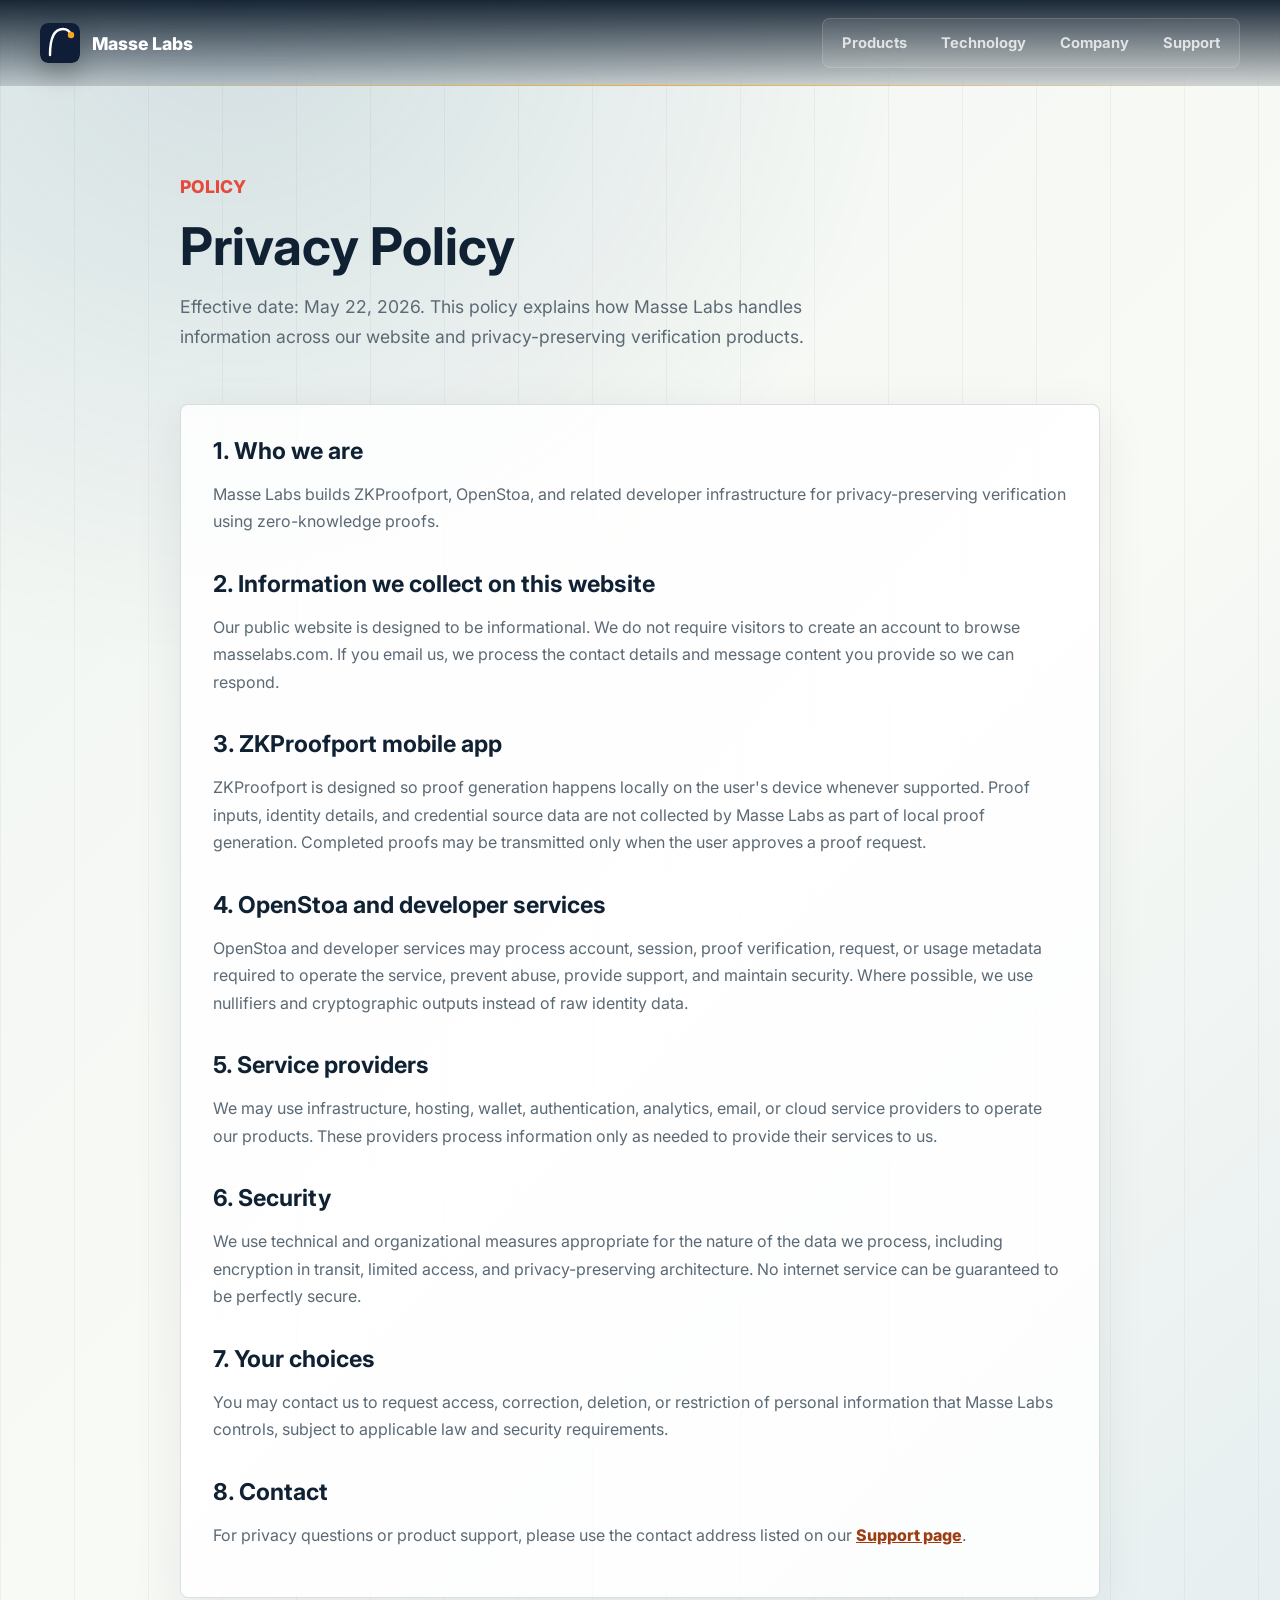
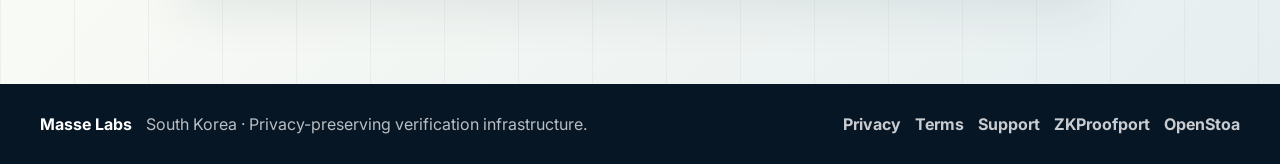
==== privacy.html @ a542459c "update website" ====
<!DOCTYPE html>
<html lang="en">
<head>
  <meta charset="UTF-8" />
  <meta name="viewport" content="width=device-width, initial-scale=1.0" />
  <title>Privacy Policy - Masse Labs</title>
  <meta name="description" content="Privacy Policy for Masse Labs websites, products, and services." />
  <link rel="icon" type="image/svg+xml" href="/favicon.svg" />
  <link rel="preconnect" href="https://fonts.googleapis.com" />
  <link rel="preconnect" href="https://fonts.gstatic.com" crossorigin />
  <link href="https://fonts.googleapis.com/css2?family=Inter:wght@400;500;600;700;800&display=swap" rel="stylesheet" />
  <link rel="stylesheet" href="style.css" />
</head>
<body>
  <header class="site-header">
    <a class="brand" href="index.html" aria-label="Masse Labs home">
      <img src="masselabs-logo.svg" alt="" class="brand-mark" />
      <span class="brand-name">Masse Labs</span>
    </a>
    <nav class="site-nav" aria-label="Primary navigation">
      <a href="index.html#products">Products</a>
      <a href="index.html#technology">Technology</a>
      <a href="index.html#company">Company</a>
      <a href="support.html">Support</a>
    </nav>
  </header>

  <main class="legal-page">
    <section class="legal-hero">
      <p class="eyebrow dark">Policy</p>
      <h1>Privacy Policy</h1>
      <p>Effective date: May 22, 2026. This policy explains how Masse Labs handles information across our website and privacy-preserving verification products.</p>
    </section>

    <section class="legal-content">
      <div class="legal-card">
        <h2>1. Who we are</h2>
        <p>Masse Labs builds ZKProofport, OpenStoa, and related developer infrastructure for privacy-preserving verification using zero-knowledge proofs.</p>

        <h2>2. Information we collect on this website</h2>
        <p>Our public website is designed to be informational. We do not require visitors to create an account to browse masselabs.com. If you email us, we process the contact details and message content you provide so we can respond.</p>

        <h2>3. ZKProofport mobile app</h2>
        <p>ZKProofport is designed so proof generation happens locally on the user's device whenever supported. Proof inputs, identity details, and credential source data are not collected by Masse Labs as part of local proof generation. Completed proofs may be transmitted only when the user approves a proof request.</p>

        <h2>4. OpenStoa and developer services</h2>
        <p>OpenStoa and developer services may process account, session, proof verification, request, or usage metadata required to operate the service, prevent abuse, provide support, and maintain security. Where possible, we use nullifiers and cryptographic outputs instead of raw identity data.</p>

        <h2>5. Service providers</h2>
        <p>We may use infrastructure, hosting, wallet, authentication, analytics, email, or cloud service providers to operate our products. These providers process information only as needed to provide their services to us.</p>

        <h2>6. Security</h2>
        <p>We use technical and organizational measures appropriate for the nature of the data we process, including encryption in transit, limited access, and privacy-preserving architecture. No internet service can be guaranteed to be perfectly secure.</p>

        <h2>7. Your choices</h2>
        <p>You may contact us to request access, correction, deletion, or restriction of personal information that Masse Labs controls, subject to applicable law and security requirements.</p>

        <h2>8. Contact</h2>
        <p>For privacy questions or product support, please use the contact address listed on our <a href="support.html">Support page</a>.</p>
      </div>
    </section>
  </main>

  <footer class="site-footer">
    <div>
      <strong>Masse Labs</strong>
      <span>South Korea &middot; Privacy-preserving verification infrastructure.</span>
    </div>
    <nav aria-label="Footer navigation">
      <a href="privacy.html">Privacy</a>
      <a href="terms.html">Terms</a>
      <a href="support.html">Support</a>
      <a href="https://zkproofport.com" target="_blank" rel="noopener noreferrer">ZKProofport</a>
      <a href="https://openstoa.xyz" target="_blank" rel="noopener noreferrer">OpenStoa</a>
    </nav>
  </footer>
</body>
</html>
---- style.css ----
*, *::before, *::after {
  box-sizing: border-box;
}

:root {
  --ink: #102133;
  --ink-2: #18344e;
  --paper: #f7f9f5;
  --white: #ffffff;
  --muted: #5b6975;
  --line: rgba(16, 33, 51, 0.14);
  --gold: #f5a623;
  --red: #e54b3c;
  --green: #2aa876;
  --blue: #245d86;
  --felt: #123f52;
  --cream: #fff8e8;
  --surface: #f0f5f2;
  --surface-2: #e6eef0;
  --surface-3: #f8faf5;
  --module: rgba(255, 255, 255, 0.84);
  --module-dark: #102133;
  --grid-line: rgba(16, 33, 51, 0.045);
  --shadow: 0 24px 80px rgba(16, 33, 51, 0.16);
  --soft-shadow: 0 14px 50px rgba(16, 33, 51, 0.08);
}

html {
  scroll-behavior: smooth;
}

body {
  margin: 0;
  font-family: Inter, -apple-system, BlinkMacSystemFont, "Segoe UI", sans-serif;
  color: var(--ink);
  background:
    linear-gradient(90deg, var(--grid-line) 1px, transparent 1px),
    radial-gradient(circle at 18% 0%, rgba(36, 93, 134, 0.16), transparent 34%),
    linear-gradient(135deg, #e9f0ec 0%, #f8faf5 54%, #e2edf0 100%);
  background-size: 74px 100%, auto, auto;
  -webkit-font-smoothing: antialiased;
  text-rendering: optimizeLegibility;
}

::selection {
  color: var(--ink);
  background: rgba(245, 166, 35, 0.36);
}

a {
  color: inherit;
}

#c {
  position: fixed;
  inset: 0;
  width: 100%;
  height: 100%;
  z-index: 0;
}

#ripples {
  position: fixed;
  inset: 0;
  pointer-events: none;
  z-index: 3;
}

.site-header,
main,
.site-footer {
  position: relative;
  z-index: 2;
}

.site-header {
  position: fixed;
  top: 0;
  left: 0;
  right: 0;
  z-index: 20;
  display: flex;
  align-items: center;
  justify-content: space-between;
  gap: 24px;
  min-height: 78px;
  padding: 18px 40px;
  color: var(--white);
  background: linear-gradient(180deg, rgba(7, 22, 38, 0.92), rgba(7, 22, 38, 0.16));
  backdrop-filter: blur(16px);
}

.site-header::after {
  content: "";
  position: absolute;
  left: 40px;
  right: 40px;
  bottom: 0;
  height: 1px;
  background: linear-gradient(90deg, transparent, rgba(245, 166, 35, 0.90), transparent);
}

.brand {
  display: inline-flex;
  align-items: center;
  gap: 12px;
  text-decoration: none;
  font-weight: 800;
}

.brand-mark {
  width: 40px;
  height: 40px;
  border-radius: 8px;
  box-shadow: 0 10px 26px rgba(0, 0, 0, 0.26);
}

.brand-name {
  font-size: 1.1rem;
}

.site-nav {
  display: flex;
  align-items: center;
  gap: 8px;
  padding: 6px;
  border: 1px solid rgba(255, 255, 255, 0.14);
  background: rgba(255, 255, 255, 0.08);
  border-radius: 8px;
}

.site-nav a {
  display: inline-flex;
  align-items: center;
  min-height: 36px;
  padding: 0 13px;
  border-radius: 6px;
  color: rgba(255, 255, 255, 0.76);
  text-decoration: none;
  font-size: 0.92rem;
  font-weight: 700;
}

.site-nav a:hover,
.site-nav a:focus-visible {
  color: var(--white);
  background: rgba(255, 255, 255, 0.12);
  outline: none;
}

.hero {
  position: relative;
  min-height: 90vh;
  display: flex;
  flex-direction: column;
  justify-content: center;
  padding: 120px 40px 28px;
  color: var(--white);
  overflow: hidden;
}

.hero::before {
  content: "VERIFICATION";
  position: absolute;
  left: max(22px, calc((100vw - 1120px) / 2 - 40px));
  top: 112px;
  z-index: 1;
  color: rgba(255, 255, 255, 0.035);
  font-size: clamp(5rem, 13vw, 12rem);
  line-height: 0.9;
  font-weight: 900;
  pointer-events: none;
}

.hero::after {
  content: "";
  position: absolute;
  left: 0;
  right: 0;
  bottom: 92px;
  z-index: 1;
  height: 92px;
  background:
    linear-gradient(90deg, rgba(229, 75, 60, 0), rgba(245, 166, 35, 0.18), rgba(42, 168, 118, 0)),
    linear-gradient(180deg, transparent 49%, rgba(255, 255, 255, 0.20) 50%, transparent 51%);
  transform: skewY(-4deg);
  pointer-events: none;
}

.hero-inner {
  width: min(1120px, 100%);
  margin: 0 auto;
  display: grid;
  grid-template-columns: minmax(0, 1fr) 440px;
  gap: 50px;
  align-items: center;
  position: relative;
  z-index: 2;
}

.hero-copy {
  position: relative;
  z-index: 2;
}

.lab-index {
  display: inline-grid;
  grid-template-columns: repeat(4, auto);
  gap: 1px;
  margin-bottom: 22px;
  border: 1px solid rgba(255, 255, 255, 0.16);
  background: rgba(255, 255, 255, 0.16);
}

.lab-index span {
  display: inline-flex;
  align-items: center;
  min-height: 34px;
  padding: 0 11px;
  color: rgba(255, 255, 255, 0.82);
  background: rgba(7, 22, 38, 0.62);
  font-size: 0.72rem;
  font-weight: 900;
}

.eyebrow {
  margin: 0 0 18px;
  color: rgba(255, 255, 255, 0.68);
  font-size: 0.95rem;
  font-weight: 800;
  text-transform: uppercase;
}

.eyebrow.dark {
  color: var(--red);
}

.hero h1 {
  margin: 0;
  max-width: 780px;
  font-size: clamp(4.8rem, 8vw, 8rem);
  line-height: 0.88;
  font-weight: 900;
  text-wrap: balance;
}

.hero-lede {
  max-width: 650px;
  margin: 32px 0 0;
  color: rgba(255, 255, 255, 0.84);
  font-size: 1.54rem;
  line-height: 1.5;
  font-weight: 600;
}

.hero-line {
  min-height: 52px;
  margin: 34px 0 0;
  font-size: 2.1rem;
  line-height: 1.25;
  font-weight: 800;
}

#typed {
  color: var(--gold);
}

.cursor {
  display: inline-block;
  color: rgba(255, 255, 255, 0.42);
  animation: blink 1s step-end infinite;
}

@keyframes blink {
  50% { opacity: 0; }
}

.hero-actions {
  display: flex;
  flex-wrap: wrap;
  gap: 12px;
  margin-top: 34px;
}

.hero-stamp {
  display: inline-flex;
  margin-top: 28px;
  padding: 11px 14px;
  border: 1px solid rgba(245, 166, 35, 0.42);
  border-radius: 8px;
  color: rgba(255, 255, 255, 0.80);
  background: rgba(7, 22, 38, 0.36);
  font-size: 0.86rem;
  font-weight: 900;
  text-transform: uppercase;
}

.button {
  display: inline-flex;
  align-items: center;
  justify-content: center;
  min-height: 48px;
  padding: 0 18px;
  border-radius: 8px;
  text-decoration: none;
  font-weight: 800;
  border: 1px solid transparent;
}

.button.primary {
  color: #1d1400;
  background: var(--gold);
  box-shadow: 0 18px 44px rgba(245, 166, 35, 0.25);
}

.button.secondary {
  color: var(--white);
  border-color: rgba(255, 255, 255, 0.24);
  background: rgba(255, 255, 255, 0.08);
}

.button:hover,
.button:focus-visible {
  transform: translateY(-1px);
  outline: none;
}

.architecture-panel {
  position: relative;
  width: 440px;
  min-height: 500px;
  justify-self: end;
  display: grid;
  gap: 18px;
  align-content: start;
  padding: 24px;
  border: 1px solid rgba(255, 255, 255, 0.18);
  border-radius: 8px;
  background:
    linear-gradient(90deg, rgba(255, 255, 255, 0.035) 1px, transparent 1px),
    linear-gradient(rgba(255, 255, 255, 0.035) 1px, transparent 1px),
    linear-gradient(135deg, rgba(255, 255, 255, 0.12), rgba(255, 255, 255, 0.03)),
    rgba(8, 22, 36, 0.70);
  background-size: 32px 32px, 32px 32px, auto, auto;
  box-shadow: 0 28px 90px rgba(0, 0, 0, 0.28);
  overflow: hidden;
}

.architecture-panel::before {
  content: "";
  position: absolute;
  inset: 0;
  border-left: 8px solid rgba(245, 166, 35, 0.88);
  pointer-events: none;
}

.architecture-panel::after {
  content: "";
  position: absolute;
  left: 72px;
  right: 28px;
  top: 213px;
  height: 2px;
  background: linear-gradient(90deg, rgba(245, 166, 35, 0.94), rgba(42, 168, 118, 0.76));
  pointer-events: none;
}

.panel-header {
  position: relative;
  z-index: 1;
  display: flex;
  align-items: center;
  justify-content: space-between;
  gap: 18px;
  padding-bottom: 18px;
  border-bottom: 1px solid rgba(255, 255, 255, 0.15);
}

.panel-header span {
  color: rgba(255, 255, 255, 0.58);
  font-size: 0.8rem;
  font-weight: 900;
  text-transform: uppercase;
}

.panel-header strong {
  color: var(--white);
  font-size: 0.96rem;
}

.proof-flow {
  position: relative;
  z-index: 1;
  display: grid;
  gap: 12px;
  margin-top: 4px;
}

.flow-step {
  display: grid;
  grid-template-columns: 42px 1fr;
  column-gap: 14px;
  row-gap: 2px;
  align-items: center;
  padding: 16px;
  border: 1px solid rgba(255, 255, 255, 0.20);
  border-radius: 8px;
  background: rgba(7, 22, 38, 0.68);
  box-shadow: 0 16px 34px rgba(0, 0, 0, 0.22);
}

.flow-step span {
  grid-row: span 2;
  display: grid;
  place-items: center;
  width: 42px;
  height: 42px;
  border-radius: 8px;
  color: #1d1400;
  background: var(--gold);
  font-size: 0.82rem;
  font-weight: 900;
}

.flow-step strong {
  color: var(--white);
  font-size: 1.05rem;
}

.flow-step small {
  color: rgba(255, 255, 255, 0.58);
  font-weight: 700;
}

.verifier-console {
  position: relative;
  z-index: 1;
  display: grid;
  gap: 1px;
  margin-top: 8px;
  border: 1px solid rgba(255, 255, 255, 0.16);
  border-radius: 8px;
  background: rgba(255, 255, 255, 0.13);
  overflow: hidden;
}

.verifier-console div {
  display: grid;
  grid-template-columns: 90px 1fr;
  gap: 12px;
  padding: 12px 14px;
  background: rgba(7, 22, 38, 0.76);
}

.verifier-console span {
  color: rgba(255, 255, 255, 0.42);
  font-size: 0.78rem;
  font-weight: 900;
  text-transform: uppercase;
}

.verifier-console strong {
  color: var(--gold);
  font-family: "SFMono-Regular", Consolas, monospace;
  font-size: 0.9rem;
}

.assurance-grid {
  position: relative;
  z-index: 1;
  display: grid;
  grid-template-columns: repeat(2, minmax(0, 1fr));
  gap: 10px;
}

.assurance-grid span {
  min-height: 54px;
  display: flex;
  align-items: center;
  padding: 0 12px;
  border: 1px solid rgba(255, 255, 255, 0.13);
  border-radius: 8px;
  color: rgba(255, 255, 255, 0.78);
  background: rgba(255, 255, 255, 0.06);
  font-size: 0.82rem;
  font-weight: 800;
}

.proof-strip {
  position: relative;
  z-index: 3;
  width: min(1120px, calc(100% - 80px));
  margin: 56px auto 0;
  display: grid;
  grid-template-columns: repeat(4, 1fr);
  border: 1px solid rgba(255, 255, 255, 0.18);
  background: rgba(8, 24, 41, 0.78);
  backdrop-filter: blur(16px);
  border-radius: 8px;
  overflow: hidden;
}

.proof-strip div {
  min-height: 86px;
  padding: 18px;
  border-right: 1px solid rgba(255, 255, 255, 0.12);
}

.proof-strip div:last-child {
  border-right: 0;
}

.strip-label {
  display: block;
  margin-bottom: 7px;
  color: rgba(255, 255, 255, 0.52);
  font-size: 0.78rem;
  font-weight: 800;
  text-transform: uppercase;
}

.proof-strip strong {
  display: block;
  color: var(--white);
  font-size: 1rem;
  line-height: 1.35;
}

.section {
  position: relative;
  padding: 96px 40px;
  border-top: 1px solid rgba(16, 33, 51, 0.10);
  background:
    linear-gradient(90deg, var(--grid-line) 1px, transparent 1px),
    radial-gradient(circle at 16% 0%, rgba(36, 93, 134, 0.13), transparent 34%),
    linear-gradient(135deg, var(--surface) 0%, var(--surface-3) 62%, var(--surface-2) 100%);
  background-size: 74px 100%, auto, auto;
  overflow: hidden;
}

.section > * {
  position: relative;
  z-index: 1;
}

.section::before {
  content: "";
  position: absolute;
  top: 0;
  left: max(40px, calc((100vw - 1120px) / 2));
  width: min(240px, calc(100% - 80px));
  height: 3px;
  background: linear-gradient(90deg, var(--gold), rgba(42, 168, 118, 0.75), transparent);
}

.section::after {
  content: "";
  position: absolute;
  top: 0;
  bottom: 0;
  left: max(40px, calc((100vw - 1120px) / 2));
  width: 1px;
  background: linear-gradient(180deg, rgba(245, 166, 35, 0.28), rgba(16, 33, 51, 0.05));
  pointer-events: none;
}

.section-light {
  background:
    linear-gradient(90deg, var(--grid-line) 1px, transparent 1px),
    radial-gradient(circle at 22% -5%, rgba(245, 166, 35, 0.13), transparent 32%),
    linear-gradient(135deg, rgba(18, 63, 82, 0.11), var(--surface-2) 44%, var(--surface) 100%);
  background-size: 74px 100%, auto, auto;
}

.section-white {
  background:
    linear-gradient(90deg, var(--grid-line) 1px, transparent 1px),
    radial-gradient(circle at 78% -8%, rgba(42, 168, 118, 0.11), transparent 31%),
    linear-gradient(135deg, var(--surface-3) 0%, var(--surface) 56%, #e7eff1 100%);
  background-size: 74px 100%, auto, auto;
}

.section-dark {
  color: var(--ink);
  background:
    linear-gradient(90deg, var(--grid-line) 1px, transparent 1px),
    radial-gradient(circle at 15% -4%, rgba(7, 22, 38, 0.20), transparent 35%),
    linear-gradient(135deg, #dce8ec 0%, var(--surface-2) 50%, #edf4f0 100%);
  background-size: 74px 100%, auto, auto;
}

.section-contact {
  background:
    linear-gradient(90deg, var(--grid-line) 1px, transparent 1px),
    radial-gradient(circle at 72% -18%, rgba(229, 75, 60, 0.10), transparent 34%),
    linear-gradient(135deg, var(--surface) 0%, var(--surface-3) 48%, #dfeaec 100%);
  background-size: 74px 100%, auto, auto;
}

.section-grid,
.section-heading,
.product-grid,
.pathway,
.circuit-list,
.company-grid,
.contact-panel {
  width: min(1120px, 100%);
  margin: 0 auto;
  position: relative;
  z-index: 1;
}

.section-grid {
  display: grid;
  grid-template-columns: 0.95fr 1.05fr;
  gap: 80px;
  align-items: start;
}

.section h2 {
  margin: 0;
  font-size: 3rem;
  line-height: 1.08;
}

.copy-stack {
  display: grid;
  gap: 18px;
}

.copy-stack p,
.section-heading p {
  margin: 0;
  color: var(--muted);
  font-size: 1.08rem;
  line-height: 1.75;
}

.section-heading {
  margin-bottom: 42px;
  position: relative;
  padding-left: 22px;
}

.section-heading::after {
  content: "";
  display: block;
  width: 170px;
  height: 5px;
  margin-top: 26px;
  background: linear-gradient(90deg, var(--red), var(--gold), var(--green));
  transform: skewX(-22deg);
}

.section-heading::before {
  content: "";
  position: absolute;
  left: 0;
  top: 7px;
  bottom: 4px;
  width: 3px;
  background: var(--gold);
}

.section-heading.narrow {
  max-width: 780px;
}

.section-heading h2 {
  margin-bottom: 16px;
}

.section .eyebrow {
  color: var(--red);
}

.section-dark .section-heading p {
  color: var(--muted);
}

.product-grid {
  display: grid;
  grid-template-columns: repeat(2, minmax(0, 1fr));
  gap: 22px;
  padding-top: 22px;
  counter-reset: product;
}

.product-card,
.founder-card {
  display: flex;
  gap: 20px;
  padding: 24px;
  border: 1px solid var(--line);
  border-radius: 8px;
  background: var(--module);
  box-shadow: var(--soft-shadow);
}

.product-card {
  position: relative;
  min-height: 228px;
  overflow: hidden;
  counter-increment: product;
}

.product-card::before {
  content: "0" counter(product);
  position: absolute;
  right: 18px;
  top: -10px;
  height: auto;
  background: none;
  color: rgba(16, 33, 51, 0.065);
  font-size: 6.6rem;
  line-height: 1;
  font-weight: 900;
  transform: none;
}

.product-card::after {
  content: "";
  position: absolute;
  right: 18px;
  bottom: 18px;
  width: 12px;
  height: 12px;
  border-radius: 50%;
  background: var(--red);
  box-shadow: 0 0 0 7px rgba(229, 75, 60, 0.08);
}

.product-card:nth-child(2),
.product-card:nth-child(4) {
  transform: none;
}

.product-card:nth-child(3) {
  background: var(--module);
  color: var(--ink);
}

.product-card:nth-child(3)::before {
  color: rgba(16, 33, 51, 0.065);
}

.product-card:nth-child(3) p {
  color: var(--muted);
}

.product-card:nth-child(3) a {
  color: #a13d10;
}

.product-logo,
.product-glyph {
  position: relative;
  z-index: 1;
  width: 66px;
  height: 66px;
  flex: 0 0 auto;
  border-radius: 8px;
}

.product-card > div:not(.product-glyph) {
  position: relative;
  z-index: 1;
}

.product-logo {
  object-fit: cover;
  background: #111;
}

.product-glyph {
  display: grid;
  place-items: center;
  color: var(--ink);
  background: linear-gradient(135deg, var(--gold), #ffd57d);
  font-weight: 900;
}

.product-glyph.accent {
  color: var(--white);
  background: linear-gradient(135deg, var(--red), #7a2dbe);
}

.product-card h3,
.founder-card h3,
.pathway h3 {
  margin: 0;
  font-size: 1.22rem;
}

.product-card p,
.founder-card p,
.pathway p {
  margin: 10px 0 0;
  color: var(--muted);
  line-height: 1.65;
}

.product-card a {
  display: inline-flex;
  margin-top: 16px;
  color: #a13d10;
  font-weight: 800;
  text-decoration-thickness: 2px;
  text-underline-offset: 4px;
}

.pathway {
  position: relative;
  display: grid;
  grid-template-columns: repeat(3, minmax(0, 1fr));
  gap: 1px;
  margin-top: 40px;
  border: 1px solid var(--line);
  background: var(--line);
  border-radius: 8px;
  overflow: hidden;
}

.pathway::before {
  content: "";
  position: absolute;
  left: 40px;
  right: 40px;
  top: 82px;
  height: 2px;
  background: linear-gradient(90deg, rgba(245, 166, 35, 0), rgba(245, 166, 35, 0.75), rgba(42, 168, 118, 0));
  transform: none;
  z-index: 1;
}

.pathway article {
  position: relative;
  z-index: 2;
  min-height: 244px;
  padding: 28px;
  background: var(--module);
}

.pathway span {
  display: inline-flex;
  align-items: center;
  justify-content: center;
  width: 42px;
  height: 42px;
  margin-bottom: 26px;
  border-radius: 8px;
  color: var(--ink);
  background: var(--gold);
  font-weight: 900;
}

.pathway p {
  color: var(--muted);
}

.circuit-list {
  display: grid;
  grid-template-columns: repeat(3, minmax(0, 1fr));
  gap: 16px;
  margin-top: 24px;
}

.circuit-list div {
  padding: 20px;
  border: 1px solid var(--line);
  border-radius: 8px;
  background: var(--module);
  box-shadow: var(--soft-shadow);
}

.circuit-list strong,
.circuit-list span {
  display: block;
}

.circuit-list strong {
  margin-bottom: 8px;
  color: var(--ink);
}

.circuit-list span {
  color: var(--muted);
  line-height: 1.55;
}

.company-grid {
  display: grid;
  grid-template-columns: repeat(3, minmax(0, 1fr));
  gap: 16px;
  margin-top: 44px;
}

.founder-card {
  display: block;
  overflow: hidden;
}

.founder-media {
  position: relative;
  margin: -24px -24px 22px;
  aspect-ratio: 16 / 10;
  background: #071625;
  overflow: hidden;
}

.founder-media::after {
  content: "";
  position: absolute;
  inset: 0;
  background:
    linear-gradient(180deg, transparent 44%, rgba(7, 22, 38, 0.78)),
    linear-gradient(90deg, rgba(245, 166, 35, 0.20), transparent 38%, rgba(42, 168, 118, 0.16));
  pointer-events: none;
}

.founder-media img {
  width: 100%;
  height: 100%;
  object-fit: cover;
  filter: saturate(0.9) contrast(1.05);
}

.founder-card .role {
  margin-top: 8px;
  color: var(--red);
  font-weight: 800;
}

.signal-card {
  position: relative;
  background: var(--module);
  color: var(--ink);
  border-color: var(--line);
  overflow: hidden;
}

.signal-card::before {
  content: "";
  position: absolute;
  left: 0;
  top: 0;
  bottom: 0;
  width: 8px;
  background: linear-gradient(180deg, var(--gold), var(--green));
}

.signal-card p {
  position: relative;
  z-index: 1;
  color: var(--muted);
}

.contact-panel {
  position: relative;
  display: grid;
  grid-template-columns: 1fr 0.7fr;
  gap: 56px;
  align-items: center;
  padding: 42px;
  border: 1px solid var(--line);
  border-radius: 8px;
  background: var(--module);
  box-shadow: var(--soft-shadow);
  overflow: hidden;
}

.contact-panel::before {
  content: "";
  position: absolute;
  left: 0;
  right: auto;
  top: 0;
  width: 8px;
  height: 100%;
  border: 0;
  border-radius: 0;
  background: linear-gradient(180deg, var(--gold), var(--green));
  transform: none;
}

.contact-panel > * {
  position: relative;
  z-index: 1;
}

.contact-panel h2 {
  font-size: 2.45rem;
}

.contact-links {
  display: grid;
  gap: 12px;
}

.contact-links a {
  display: flex;
  align-items: center;
  min-height: 48px;
  padding: 0 16px;
  border: 1px solid var(--line);
  border-radius: 8px;
  color: var(--ink);
  background: var(--white);
  text-decoration: none;
  font-weight: 800;
}

.contact-links a:hover,
.contact-links a:focus-visible {
  border-color: rgba(229, 75, 60, 0.5);
  outline: none;
}

.site-footer {
  display: flex;
  justify-content: space-between;
  gap: 28px;
  padding: 30px 40px;
  color: rgba(255, 255, 255, 0.72);
  background: #071625;
}

.site-footer div,
.site-footer nav {
  display: flex;
  flex-wrap: wrap;
  gap: 14px;
  align-items: center;
}

.site-footer strong {
  color: var(--white);
}

.site-footer a {
  color: rgba(255, 255, 255, 0.78);
  text-decoration: none;
  font-weight: 700;
}

.site-footer a:hover,
.site-footer a:focus-visible {
  color: var(--white);
  outline: none;
}

.ripple {
  position: absolute;
  border-radius: 50%;
  pointer-events: none;
  transform: scale(0);
  animation: ripple-out 0.8s ease-out forwards;
}

@keyframes ripple-out {
  0% { transform: scale(0); opacity: 0.35; }
  100% { transform: scale(1); opacity: 0; }
}

.legal-page {
  min-height: 100vh;
  padding-top: 118px;
  background:
    linear-gradient(90deg, var(--grid-line) 1px, transparent 1px),
    radial-gradient(circle at 18% 0%, rgba(36, 93, 134, 0.15), transparent 34%),
    linear-gradient(135deg, var(--surface) 0%, var(--surface-3) 56%, var(--surface-2) 100%);
  background-size: 74px 100%, auto, auto;
}

.legal-hero,
.legal-content {
  width: min(920px, calc(100% - 40px));
  margin: 0 auto;
}

.legal-hero {
  padding: 54px 0 34px;
}

.legal-hero h1 {
  margin: 0;
  color: var(--ink);
  font-size: 3.25rem;
  line-height: 1.05;
}

.legal-hero p {
  max-width: 700px;
  color: var(--muted);
  font-size: 1.1rem;
  line-height: 1.7;
}

.legal-content {
  padding: 0 0 86px;
}

.legal-card {
  padding: 32px;
  border: 1px solid var(--line);
  border-radius: 8px;
  background: var(--module);
  box-shadow: var(--soft-shadow);
}

.legal-card h2 {
  margin: 34px 0 12px;
  font-size: 1.45rem;
}

.legal-card h2:first-child {
  margin-top: 0;
}

.legal-card p,
.legal-card li {
  color: var(--muted);
  line-height: 1.72;
}

.legal-card a {
  color: #9d3d12;
  font-weight: 800;
}

.support-hub {
  display: grid;
  gap: 18px;
}

.support-address {
  position: relative;
  display: grid;
  grid-template-columns: 1fr auto;
  gap: 18px;
  align-items: center;
  padding: 22px 24px;
  border: 1px solid var(--line);
  border-radius: 8px;
  background: var(--module);
  color: var(--ink);
  box-shadow: var(--soft-shadow);
  overflow: hidden;
}

.support-address::before {
  content: "";
  position: absolute;
  left: 0;
  top: 0;
  bottom: 0;
  width: 8px;
  background: linear-gradient(180deg, var(--gold), var(--green));
}

.support-address > * {
  position: relative;
  z-index: 1;
}

.support-address span {
  color: var(--muted);
  line-height: 1.5;
}

.support-address a {
  color: var(--ink);
  background: var(--gold);
  border-radius: 8px;
  padding: 13px 16px;
  text-decoration: none;
  font-weight: 900;
}

.support-grid {
  display: grid;
  grid-template-columns: repeat(2, minmax(0, 1fr));
  gap: 16px;
}

.support-route {
  position: relative;
  min-height: 220px;
  padding: 24px;
  border: 1px solid var(--line);
  border-radius: 8px;
  background: var(--module);
  box-shadow: var(--soft-shadow);
  overflow: hidden;
}

.support-route::before {
  content: "";
  position: absolute;
  left: 0;
  right: auto;
  top: 0;
  bottom: auto;
  width: 6px;
  height: 100%;
  background: linear-gradient(180deg, var(--gold), rgba(42, 168, 118, 0.72));
  transform: none;
}

.support-route span {
  display: inline-flex;
  align-items: center;
  justify-content: center;
  min-width: 48px;
  height: 32px;
  margin-bottom: 28px;
  padding: 0 10px;
  border-radius: 8px;
  color: var(--white);
  background: var(--blue);
  font-size: 0.82rem;
  font-weight: 900;
}

.support-route h2,
.support-route p {
  position: relative;
  z-index: 1;
}

.support-route h2 {
  margin: 0 0 10px;
  font-size: 1.36rem;
}

.support-route p {
  margin: 0;
  color: var(--muted);
  line-height: 1.68;
}

.link-card {
  margin-top: 2px;
}

@media (max-width: 920px) {
  .site-header {
    align-items: flex-start;
    flex-direction: column;
    padding: 16px 20px;
    gap: 12px;
  }

  .site-nav {
    width: 100%;
    justify-content: space-between;
    overflow-x: auto;
  }

  .site-nav a {
    white-space: nowrap;
  }

  .hero {
    min-height: 92vh;
    padding: 154px 20px 20px;
  }

  .hero-inner {
    grid-template-columns: 1fr;
    gap: 36px;
  }

  .architecture-panel {
    width: min(100%, 440px);
    min-height: auto;
    justify-self: start;
  }

  .hero h1 {
    font-size: 4rem;
  }

  .hero-lede {
    font-size: 1.2rem;
  }

  .hero-line {
    font-size: 1.58rem;
  }

  .proof-strip {
    width: 100%;
    grid-template-columns: repeat(2, 1fr);
  }

  .proof-strip div:nth-child(2) {
    border-right: 0;
  }

  .proof-strip div:nth-child(1),
  .proof-strip div:nth-child(2) {
    border-bottom: 1px solid rgba(255, 255, 255, 0.12);
  }

  .section {
    padding: 68px 20px;
  }

  .section-grid,
  .product-grid,
  .pathway,
  .circuit-list,
  .company-grid,
  .contact-panel {
    grid-template-columns: 1fr;
  }

  .section-grid,
  .contact-panel {
    gap: 28px;
  }

  .section h2,
  .contact-panel h2 {
    font-size: 2.25rem;
  }

  .product-card {
    padding: 20px;
    min-height: unset;
    transform: none;
  }

  .product-card:nth-child(2),
  .product-card:nth-child(4) {
    transform: none;
  }

  .pathway article {
    min-height: unset;
  }

  .support-address,
  .support-grid {
    grid-template-columns: 1fr;
  }

  .site-footer {
    flex-direction: column;
    padding: 28px 20px;
  }

  .legal-page {
    padding-top: 146px;
  }
}

@media (max-width: 560px) {
  .brand-name {
    font-size: 1rem;
  }

  .site-nav {
    gap: 4px;
  }

  .site-nav a {
    padding: 0 9px;
    font-size: 0.84rem;
  }

  .hero {
    min-height: auto;
    padding-top: 158px;
  }

  .hero h1 {
    font-size: 3rem;
  }

  .lab-index {
    grid-template-columns: repeat(2, auto);
  }

  .architecture-panel {
    width: 100%;
    padding: 18px;
  }

  .panel-header {
    align-items: flex-start;
    flex-direction: column;
    gap: 6px;
  }

  .flow-step,
  .verifier-console div {
    grid-template-columns: 1fr;
  }

  .flow-step span {
    grid-row: auto;
  }

  .assurance-grid {
    grid-template-columns: 1fr;
  }

  .proof-strip {
    margin-top: 38px;
  }

  .proof-strip div {
    min-height: 74px;
    padding: 13px;
  }

  .product-card {
    flex-direction: column;
  }

  .product-logo,
  .product-glyph {
    width: 58px;
    height: 58px;
  }

  .contact-panel {
    padding: 24px;
  }

  .support-address {
    padding: 18px;
  }

  .support-address a {
    text-align: center;
  }

  .support-route {
    min-height: unset;
    padding: 20px;
  }

  .legal-hero h1 {
    font-size: 2.45rem;
  }

  .legal-card {
    padding: 22px;
  }
}
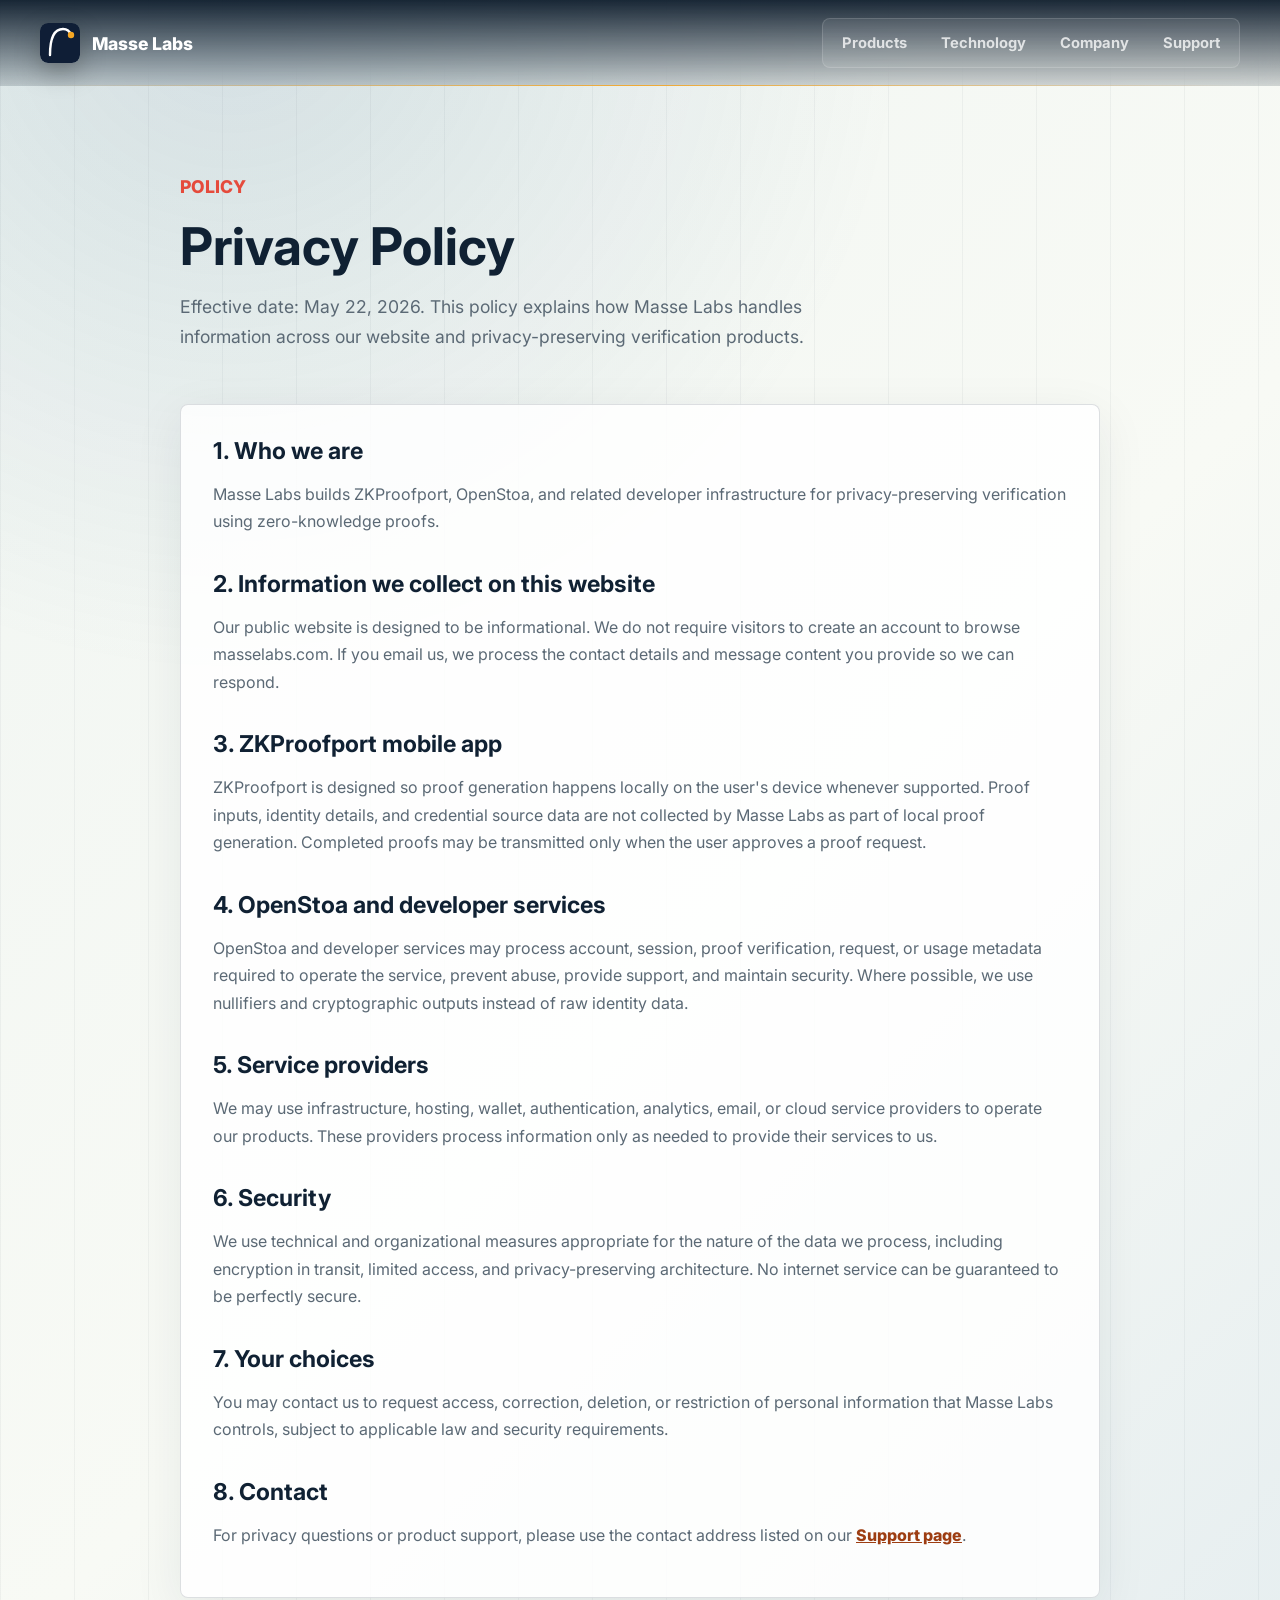
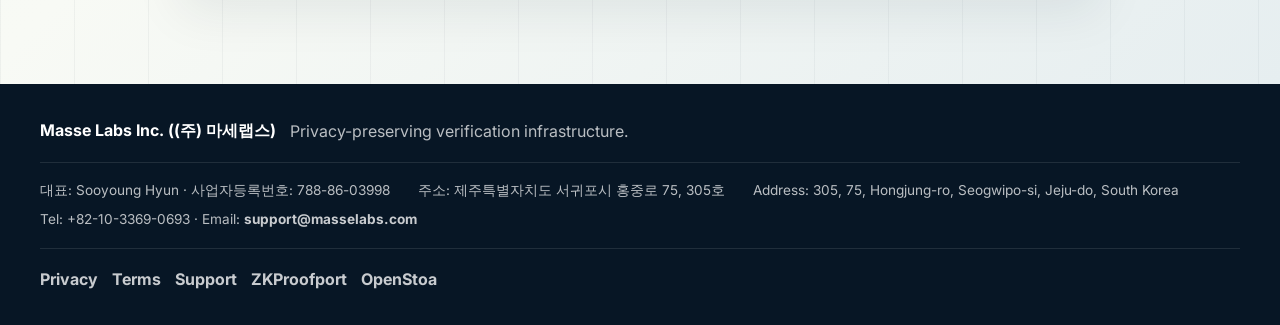
==== commit 4247260e: "update info" ====
--- a/privacy.html
+++ b/privacy.html
@@ -62,9 +62,15 @@
   </main>
 
   <footer class="site-footer">
-    <div>
-      <strong>Masse Labs</strong>
-      <span>South Korea &middot; Privacy-preserving verification infrastructure.</span>
+    <div class="footer-company">
+      <strong>Masse Labs Inc. ((주) 마세랩스)</strong>
+      <span>Privacy-preserving verification infrastructure.</span>
+    </div>
+    <div class="footer-legal">
+      <p>대표: Sooyoung Hyun &middot; 사업자등록번호: 788-86-03998</p>
+      <p>주소: 제주특별자치도 서귀포시 홍중로 75, 305호</p>
+      <p>Address: 305, 75, Hongjung-ro, Seogwipo-si, Jeju-do, South Korea</p>
+      <p>Tel: +82-10-3369-0693 &middot; Email: <a href="mailto:support@masselabs.com">support@masselabs.com</a></p>
     </div>
     <nav aria-label="Footer navigation">
       <a href="privacy.html">Privacy</a>
--- a/style.css
+++ b/style.css
@@ -1018,14 +1018,35 @@
 
 .site-footer {
   display: flex;
-  justify-content: space-between;
-  gap: 28px;
-  padding: 30px 40px;
+  flex-direction: column;
+  gap: 20px;
+  padding: 36px 40px;
   color: rgba(255, 255, 255, 0.72);
   background: #071625;
 }
 
-.site-footer div,
+.site-footer .footer-company {
+  display: flex;
+  flex-wrap: wrap;
+  gap: 14px;
+  align-items: center;
+}
+
+.site-footer .footer-legal {
+  display: flex;
+  flex-wrap: wrap;
+  gap: 6px 28px;
+  padding: 16px 0;
+  border-top: 1px solid rgba(255, 255, 255, 0.10);
+  border-bottom: 1px solid rgba(255, 255, 255, 0.10);
+  font-size: 0.85rem;
+  line-height: 1.7;
+}
+
+.site-footer .footer-legal p {
+  margin: 0;
+}
+
 .site-footer nav {
   display: flex;
   flex-wrap: wrap;
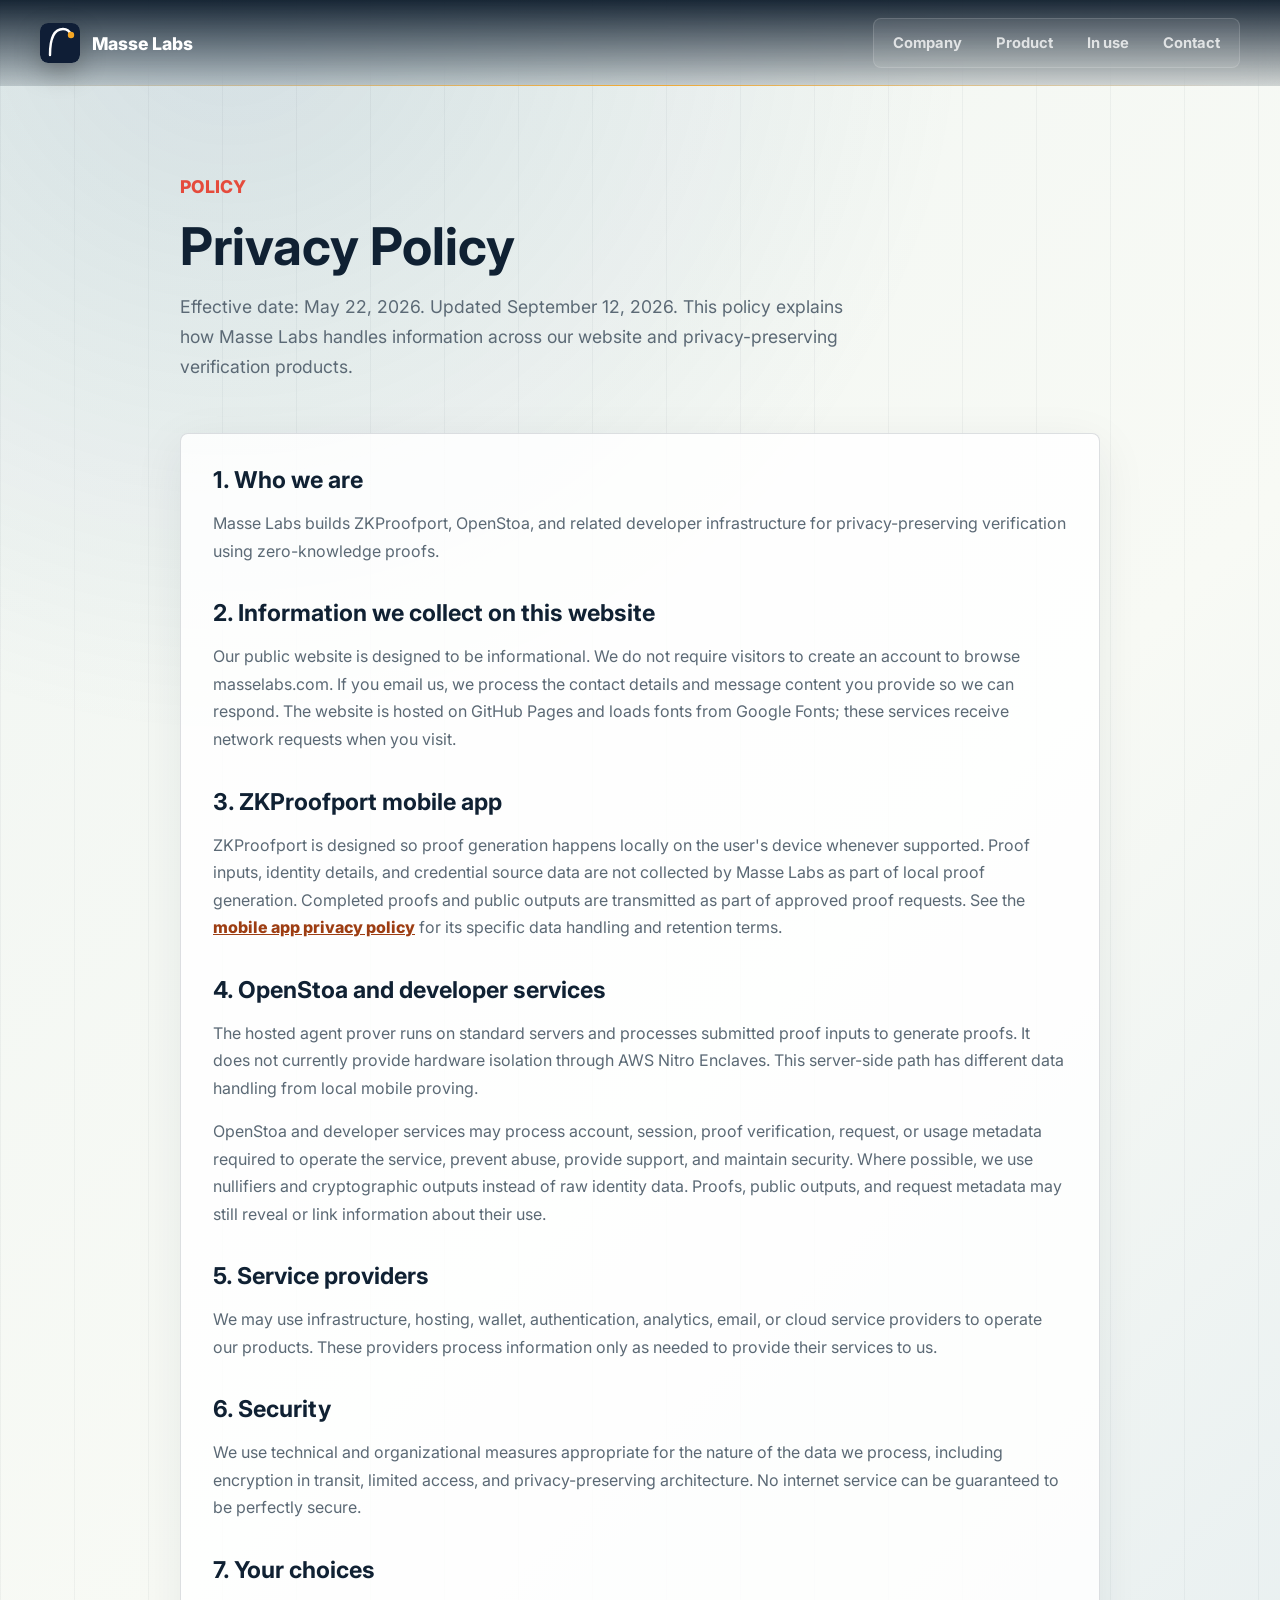
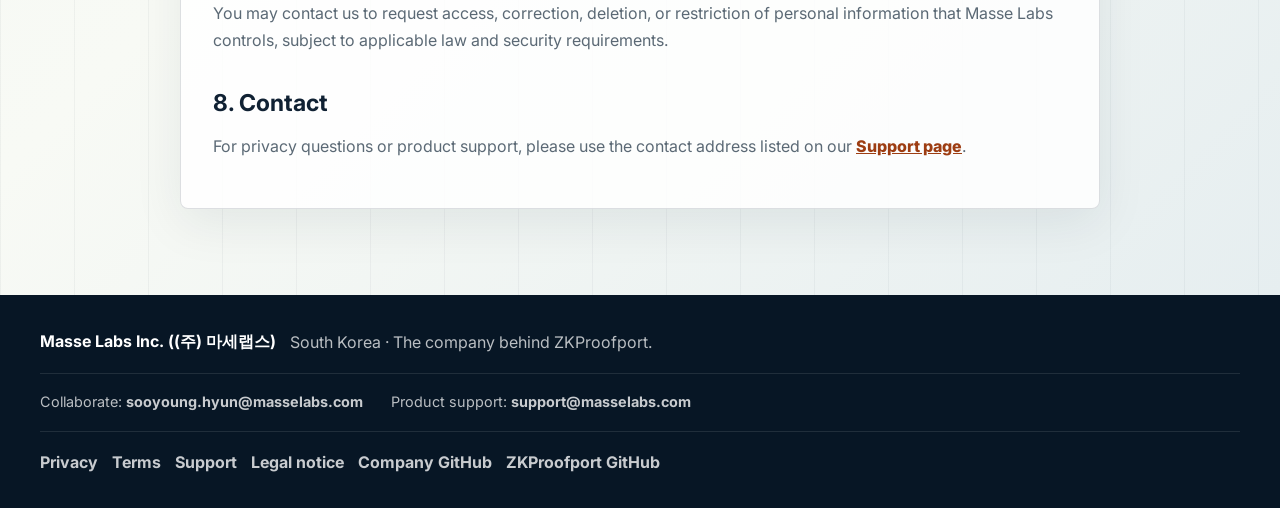
==== commit 4333dc39: "update contents" ====
--- a/privacy.html
+++ b/privacy.html
@@ -3,33 +3,50 @@
 <head>
   <meta charset="UTF-8" />
   <meta name="viewport" content="width=device-width, initial-scale=1.0" />
-  <title>Privacy Policy - Masse Labs</title>
-  <meta name="description" content="Privacy Policy for Masse Labs websites, products, and services." />
+  <title>Privacy Policy — Masse Labs</title>
+  <meta name="description" content="How Masse Labs handles information across its website, mobile proving, and server-side services." />
+  <link rel="canonical" href="https://masselabs.com/privacy.html" />
+  <meta property="og:type" content="website" />
+  <meta property="og:site_name" content="Masse Labs" />
+  <meta property="og:title" content="Privacy Policy — Masse Labs" />
+  <meta property="og:description" content="How Masse Labs handles information across its website, mobile proving, and server-side services." />
+  <meta property="og:url" content="https://masselabs.com/privacy.html" />
+  <meta property="og:image" content="https://masselabs.com/masselabs-logo.png" />
+  <meta property="og:image:type" content="image/png" />
+  <meta property="og:image:width" content="800" />
+  <meta property="og:image:height" content="800" />
+  <meta property="og:image:alt" content="Masse Labs logo" />
+  <meta name="twitter:card" content="summary" />
+  <meta name="twitter:title" content="Privacy Policy — Masse Labs" />
+  <meta name="twitter:description" content="How Masse Labs handles information across its website, mobile proving, and server-side services." />
+  <meta name="twitter:image" content="https://masselabs.com/masselabs-logo.png" />
+  <meta name="twitter:image:alt" content="Masse Labs logo" />
   <link rel="icon" type="image/svg+xml" href="/favicon.svg" />
   <link rel="preconnect" href="https://fonts.googleapis.com" />
   <link rel="preconnect" href="https://fonts.gstatic.com" crossorigin />
   <link href="https://fonts.googleapis.com/css2?family=Inter:wght@400;500;600;700;800&display=swap" rel="stylesheet" />
-  <link rel="stylesheet" href="style.css" />
+  <link rel="stylesheet" href="style.css?v=20260912" />
 </head>
 <body>
+  <a class="skip-link" href="#main">Skip to content</a>
   <header class="site-header">
     <a class="brand" href="index.html" aria-label="Masse Labs home">
-      <img src="masselabs-logo.svg" alt="" class="brand-mark" />
+      <img src="masselabs-logo.svg" alt="" class="brand-mark" width="40" height="40" />
       <span class="brand-name">Masse Labs</span>
     </a>
     <nav class="site-nav" aria-label="Primary navigation">
-      <a href="index.html#products">Products</a>
-      <a href="index.html#technology">Technology</a>
       <a href="index.html#company">Company</a>
-      <a href="support.html">Support</a>
+      <a href="index.html#products">Product</a>
+      <a href="index.html#applications">In use</a>
+      <a href="index.html#contact">Contact</a>
     </nav>
   </header>
 
-  <main class="legal-page">
+  <main class="legal-page" id="main">
     <section class="legal-hero">
       <p class="eyebrow dark">Policy</p>
       <h1>Privacy Policy</h1>
-      <p>Effective date: May 22, 2026. This policy explains how Masse Labs handles information across our website and privacy-preserving verification products.</p>
+      <p>Effective date: May 22, 2026. Updated September 12, 2026. This policy explains how Masse Labs handles information across our website and privacy-preserving verification products.</p>
     </section>
 
     <section class="legal-content">
@@ -38,13 +55,14 @@
         <p>Masse Labs builds ZKProofport, OpenStoa, and related developer infrastructure for privacy-preserving verification using zero-knowledge proofs.</p>
 
         <h2>2. Information we collect on this website</h2>
-        <p>Our public website is designed to be informational. We do not require visitors to create an account to browse masselabs.com. If you email us, we process the contact details and message content you provide so we can respond.</p>
+        <p>Our public website is designed to be informational. We do not require visitors to create an account to browse masselabs.com. If you email us, we process the contact details and message content you provide so we can respond. The website is hosted on GitHub Pages and loads fonts from Google Fonts; these services receive network requests when you visit.</p>
 
         <h2>3. ZKProofport mobile app</h2>
-        <p>ZKProofport is designed so proof generation happens locally on the user's device whenever supported. Proof inputs, identity details, and credential source data are not collected by Masse Labs as part of local proof generation. Completed proofs may be transmitted only when the user approves a proof request.</p>
+        <p>ZKProofport is designed so proof generation happens locally on the user's device whenever supported. Proof inputs, identity details, and credential source data are not collected by Masse Labs as part of local proof generation. Completed proofs and public outputs are transmitted as part of approved proof requests. See the <a href="https://github.com/zkproofport/proofport-app/blob/main/docs/legal/privacy-policy.md" target="_blank" rel="noopener noreferrer">mobile app privacy policy</a> for its specific data handling and retention terms.</p>
 
         <h2>4. OpenStoa and developer services</h2>
-        <p>OpenStoa and developer services may process account, session, proof verification, request, or usage metadata required to operate the service, prevent abuse, provide support, and maintain security. Where possible, we use nullifiers and cryptographic outputs instead of raw identity data.</p>
+        <p>The hosted agent prover runs on standard servers and processes submitted proof inputs to generate proofs. It does not currently provide hardware isolation through AWS Nitro Enclaves. This server-side path has different data handling from local mobile proving.</p>
+        <p>OpenStoa and developer services may process account, session, proof verification, request, or usage metadata required to operate the service, prevent abuse, provide support, and maintain security. Where possible, we use nullifiers and cryptographic outputs instead of raw identity data. Proofs, public outputs, and request metadata may still reveal or link information about their use.</p>
 
         <h2>5. Service providers</h2>
         <p>We may use infrastructure, hosting, wallet, authentication, analytics, email, or cloud service providers to operate our products. These providers process information only as needed to provide their services to us.</p>
@@ -64,20 +82,19 @@
   <footer class="site-footer">
     <div class="footer-company">
       <strong>Masse Labs Inc. ((주) 마세랩스)</strong>
-      <span>Privacy-preserving verification infrastructure.</span>
+      <span>South Korea &middot; The company behind ZKProofport.</span>
     </div>
     <div class="footer-legal">
-      <p>대표: Sooyoung Hyun &middot; 사업자등록번호: 788-86-03998</p>
-      <p>주소: 제주특별자치도 서귀포시 홍중로 75, 305호</p>
-      <p>Address: 305, 75, Hongjung-ro, Seogwipo-si, Jeju-do, South Korea</p>
-      <p>Tel: +82-10-3369-0693 &middot; Email: <a href="mailto:support@masselabs.com">support@masselabs.com</a></p>
+      <p>Collaborate: <a href="mailto:sooyoung.hyun@masselabs.com">sooyoung.hyun@<wbr />masselabs.com</a></p>
+      <p>Product support: <a href="mailto:support@masselabs.com">support@masselabs.com</a></p>
     </div>
     <nav aria-label="Footer navigation">
       <a href="privacy.html">Privacy</a>
       <a href="terms.html">Terms</a>
       <a href="support.html">Support</a>
-      <a href="https://zkproofport.com" target="_blank" rel="noopener noreferrer">ZKProofport</a>
-      <a href="https://openstoa.xyz" target="_blank" rel="noopener noreferrer">OpenStoa</a>
+      <a href="terms.html#company-details">Legal notice</a>
+      <a href="https://github.com/masselabs" target="_blank" rel="noopener noreferrer">Company GitHub</a>
+      <a href="https://github.com/zkproofport" target="_blank" rel="noopener noreferrer">ZKProofport GitHub</a>
     </nav>
   </footer>
 </body>
--- a/style.css
+++ b/style.css
@@ -238,8 +238,8 @@
 .hero h1 {
   margin: 0;
   max-width: 780px;
-  font-size: clamp(4.8rem, 8vw, 8rem);
-  line-height: 0.88;
+  font-size: clamp(2.8rem, 4.5vw, 4.5rem);
+  line-height: 1.07;
   font-weight: 900;
   text-wrap: balance;
 }
@@ -256,7 +256,7 @@
 .hero-line {
   min-height: 52px;
   margin: 34px 0 0;
-  font-size: 2.1rem;
+  font-size: 1.6rem;
   line-height: 1.25;
   font-weight: 800;
 }
@@ -1299,7 +1299,7 @@
   }
 
   .hero h1 {
-    font-size: 4rem;
+    font-size: clamp(2.6rem, 7vw, 4rem);
   }
 
   .hero-lede {
@@ -1397,7 +1397,7 @@
   }
 
   .hero h1 {
-    font-size: 3rem;
+    font-size: clamp(2.2rem, 8vw, 3rem);
   }
 
   .lab-index {
@@ -1472,3 +1472,104 @@
     padding: 22px;
   }
 }
+
+/* Company and product structure, using the existing visual language. */
+[id] { scroll-margin-top: 100px; }
+.skip-link {
+  position: fixed;
+  left: 16px;
+  top: -100px;
+  z-index: 30;
+  padding: 12px 18px;
+  background: var(--white);
+  color: var(--ink);
+}
+.skip-link:focus { top: 12px; }
+a:focus-visible { outline: 2px solid var(--gold); outline-offset: 4px; }
+.site-nav a:focus-visible,
+.site-footer a:focus-visible,
+.contact-links a:focus-visible { outline: 2px solid var(--gold); outline-offset: 3px; }
+.hero-copy, .product-card > div, .contact-panel > div { min-width: 0; }
+.hero-lede { font-size: 1.2rem; font-weight: 500; }
+.product-grid-three { grid-template-columns: repeat(3, minmax(0, 1fr)); }
+.product-grid-three .product-card { flex-direction: column; }
+.deployment-note, .case-study, .development-note, .recognition-grid {
+  width: min(1120px, 100%);
+  margin-inline: auto;
+}
+.deployment-note {
+  margin-top: 30px;
+  padding: 22px 24px;
+  border-left: 3px solid var(--gold);
+  background: var(--surface);
+}
+.deployment-note h3, .development-note h3, .case-study h3 { margin: 0; font-size: 1.2rem; }
+.deployment-note p, .development-note p, .case-study p, .contact-panel p {
+  line-height: 1.7;
+  margin: 10px 0 0;
+}
+.deployment-note p { color: var(--muted); }
+.case-study { display: flex; align-items: flex-start; gap: 26px; padding-top: 28px; }
+.case-study h3 { font-size: 1.75rem; }
+.case-study p { max-width: 760px; }
+.inline-links { display: flex; flex-wrap: wrap; gap: 16px 26px; margin-top: 22px; }
+.inline-links a { font-weight: 700; text-underline-offset: 4px; }
+.development-note { margin-top: 38px; padding-top: 24px; border-top: 1px solid var(--line); }
+.development-note p { color: var(--muted); max-width: 900px; }
+.recognition-grid { display: grid; grid-template-columns: repeat(3,minmax(0,1fr)); gap: 16px; margin-top: 28px; }
+.recognition-brand {
+  display: flex;
+  align-items: center;
+  height: 88px;
+  padding: 24px;
+  margin-bottom: 24px;
+  border-radius: 12px;
+  background: var(--ink);
+}
+.recognition-brand img {
+  display: block;
+  width: auto;
+  height: 36px;
+  max-width: 100%;
+  object-fit: contain;
+  object-position: left center;
+}
+.recognition-grid .role { margin: 0 0 12px; }
+.recognition-grid h3 { font-size: 1.4rem; }
+.team-grid { grid-template-columns: repeat(2,minmax(0,1fr)); }
+.contact-links a { padding: 14px 16px; }
+.contact-links small { display: block; margin-top: 6px; font-size: 0.9rem; font-weight: 500; overflow-wrap: anywhere; }
+.site-footer a, .support-address a, .company-details dd { overflow-wrap: anywhere; }
+.site-footer .footer-legal { font-size: 0.9rem; }
+.company-details { display: grid; grid-template-columns: 190px minmax(0,1fr); gap: 14px 24px; line-height: 1.7; }
+.company-details dt { font-weight: 700; }
+.company-details dd { margin: 0; }
+.support-address a { min-width: 0; }
+
+@media (max-width: 920px) {
+  [id] { scroll-margin-top: 145px; }
+  .product-grid-three, .recognition-grid { grid-template-columns: 1fr; }
+  .team-grid { grid-template-columns: repeat(2,minmax(0,1fr)); }
+  .hero-line { min-height: 64px; }
+}
+@media (max-width: 560px) {
+  .site-header { padding-inline: 16px; }
+  .site-nav a { padding-inline: 8px; font-size: 0.875rem; min-height: 40px; }
+  .team-grid { grid-template-columns: 1fr; }
+  .case-study { flex-direction: column; }
+  .contact-panel { gap: 24px; }
+  .contact-panel h2 { font-size: 2rem; }
+  .company-details { grid-template-columns: 1fr; gap: 4px; }
+  .company-details dd { margin-bottom: 16px; }
+  .deployment-note { padding: 18px; }
+  .support-address a { font-size: 1rem; }
+}
+@media (prefers-reduced-motion: reduce) {
+  html { scroll-behavior: auto; }
+  *, *::before, *::after { animation: none !important; transition: none !important; }
+  .cursor, #ripples { display: none; }
+}
+@media (max-width: 360px) {
+  .site-nav { gap: 2px; }
+  .site-nav a { padding-inline: 5px; }
+}
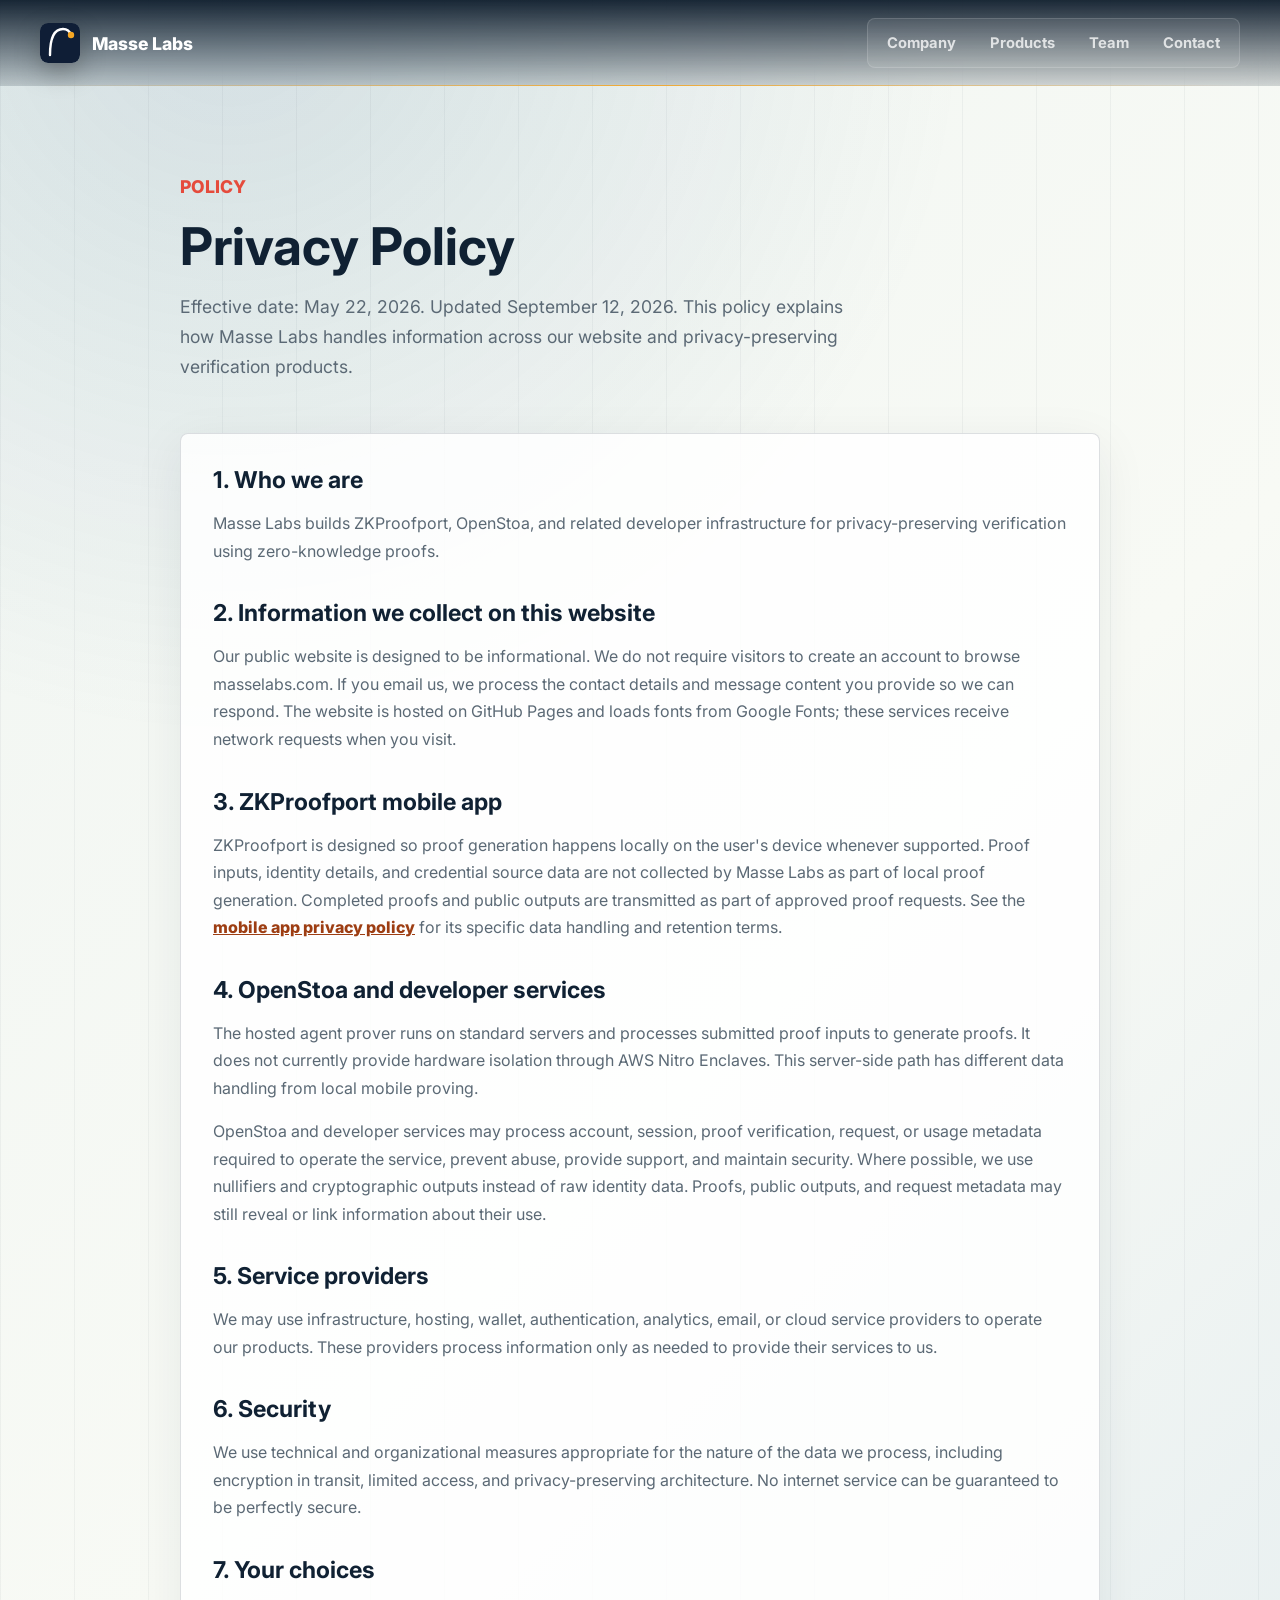
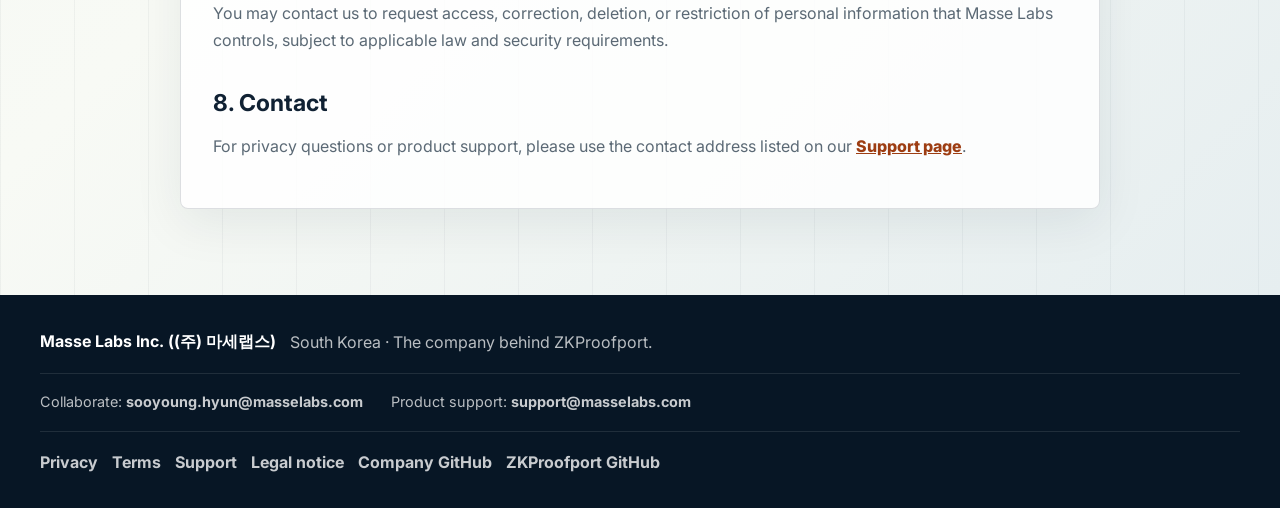
==== commit 881c331b: "Refine company positioning and add hero product logos" ====
--- a/privacy.html
+++ b/privacy.html
@@ -25,7 +25,7 @@
   <link rel="preconnect" href="https://fonts.googleapis.com" />
   <link rel="preconnect" href="https://fonts.gstatic.com" crossorigin />
   <link href="https://fonts.googleapis.com/css2?family=Inter:wght@400;500;600;700;800&display=swap" rel="stylesheet" />
-  <link rel="stylesheet" href="style.css?v=20260912" />
+  <link rel="stylesheet" href="style.css?v=20260919-company" />
 </head>
 <body>
   <a class="skip-link" href="#main">Skip to content</a>
@@ -36,8 +36,8 @@
     </a>
     <nav class="site-nav" aria-label="Primary navigation">
       <a href="index.html#company">Company</a>
-      <a href="index.html#products">Product</a>
-      <a href="index.html#applications">In use</a>
+      <a href="index.html#products">Products</a>
+      <a href="index.html#team">Team</a>
       <a href="index.html#contact">Contact</a>
     </nav>
   </header>
--- a/style.css
+++ b/style.css
@@ -160,7 +160,7 @@
 }
 
 .hero::before {
-  content: "VERIFICATION";
+  content: "MASSE LABS";
   position: absolute;
   left: max(22px, calc((100vw - 1120px) / 2 - 40px));
   top: 112px;
@@ -1474,6 +1474,53 @@
 }
 
 /* Company and product structure, using the existing visual language. */
+.company-panel { min-height: 0; }
+.company-panel::after { display: none; }
+.company-panel-intro h2 { margin: 4px 0 12px; font-size: 2rem; }
+.company-panel-intro p, .company-panel-note {
+  margin: 0;
+  color: rgba(255, 255, 255, 0.72);
+  line-height: 1.65;
+}
+.portfolio-tree {
+  display: grid;
+  gap: 14px;
+  list-style: none;
+  margin: 4px 0;
+  padding: 0 0 0 20px;
+  border-left: 1px solid rgba(255, 255, 255, 0.24);
+}
+.portfolio-tree li { position: relative; }
+.portfolio-tree li::before {
+  content: "";
+  position: absolute;
+  left: -20px;
+  top: 50%;
+  width: 20px;
+  border-top: 1px solid rgba(255, 255, 255, 0.24);
+}
+.portfolio-tree a {
+  display: grid;
+  grid-template-columns: 36px minmax(0, 1fr);
+  column-gap: 12px;
+  row-gap: 8px;
+  align-items: center;
+  padding: 18px;
+  border: 1px solid rgba(255, 255, 255, 0.20);
+  border-radius: 8px;
+  background: rgba(7, 22, 38, 0.68);
+  text-decoration: none;
+}
+.portfolio-tree a:hover { border-color: var(--gold); }
+.portfolio-tree img { display: block; width: 36px; height: 36px; border-radius: 6px; object-fit: contain; }
+.portfolio-tree strong { display: block; font-size: 1.1rem; }
+.portfolio-tree span { grid-column: 1 / -1; display: block; color: rgba(255, 255, 255, 0.72); font-size: 0.9rem; line-height: 1.5; }
+.company-panel-note { padding-top: 6px; font-size: 0.9rem; }
+.portfolio-grid .portfolio-label { margin: 0 0 12px; color: var(--muted); font-size: 0.75rem; font-weight: 800; text-transform: uppercase; letter-spacing: 0.06em; }
+.portfolio-grid h3 { font-size: 1.6rem; }
+.portfolio-grid .product-positioning { color: var(--ink); font-weight: 600; }
+.portfolio-grid a { gap: 8px; }
+.engineering-focus::before { display: none; }
 [id] { scroll-margin-top: 100px; }
 .skip-link {
   position: fixed;
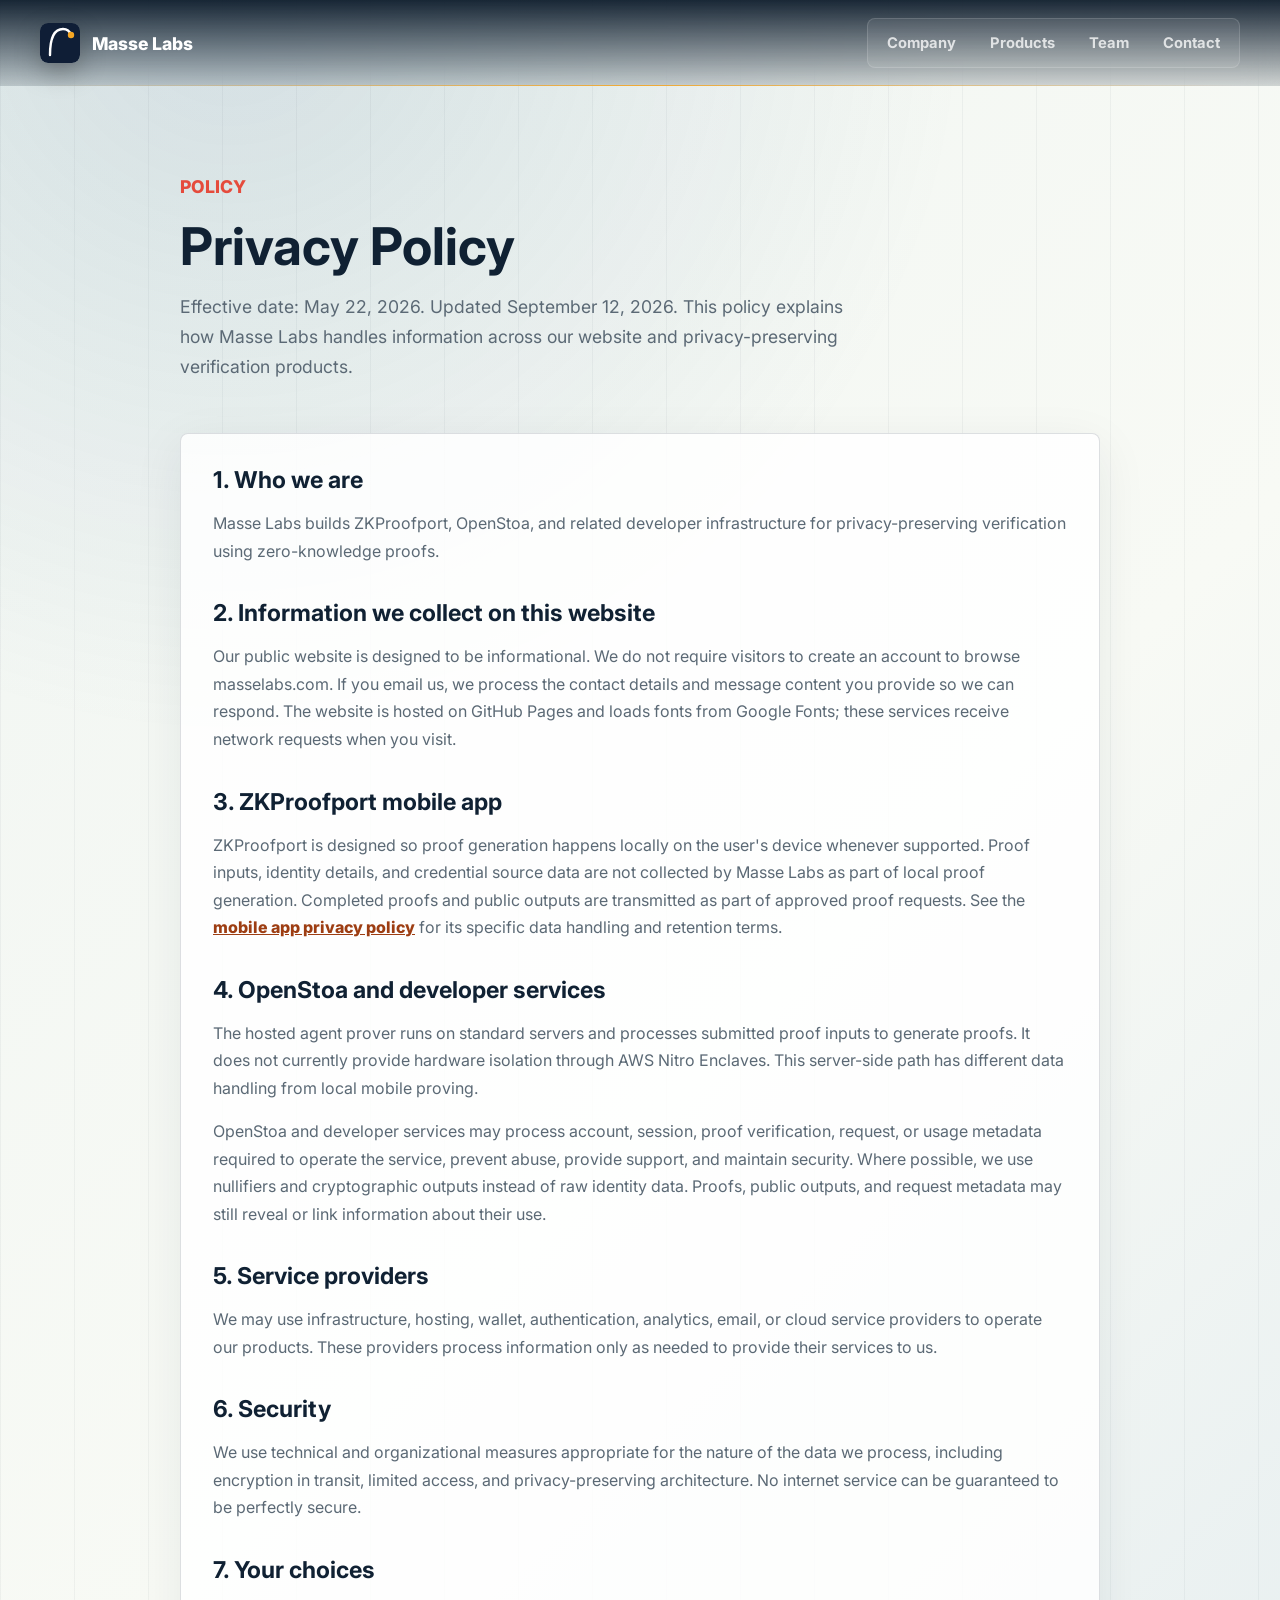
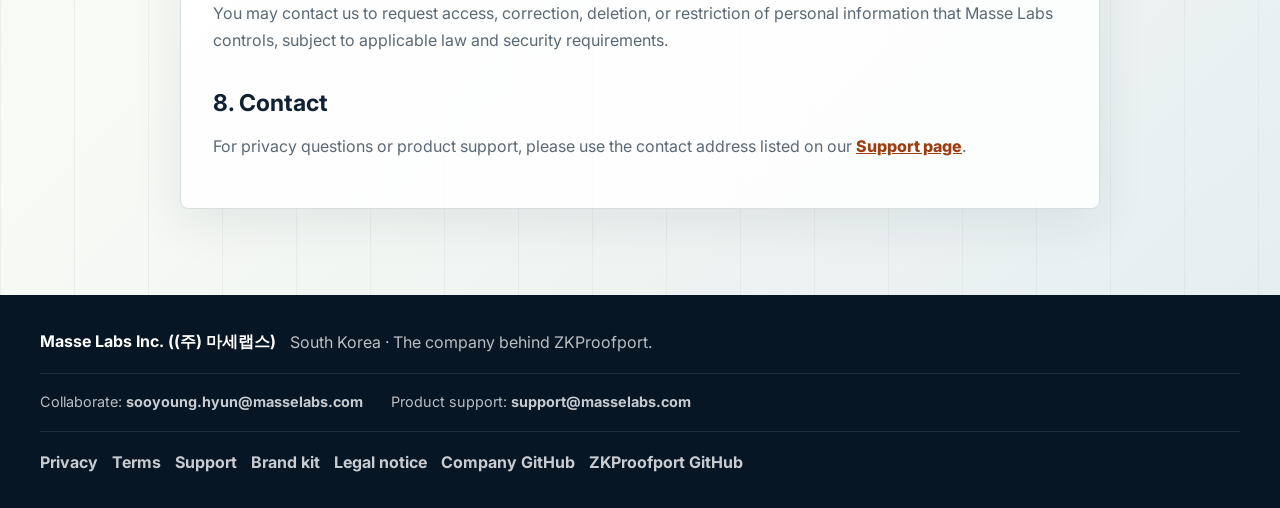
==== commit fa81b3a4: "Add Masse Labs brand kit and footer downloads" ====
--- a/privacy.html
+++ b/privacy.html
@@ -92,6 +92,7 @@
       <a href="privacy.html">Privacy</a>
       <a href="terms.html">Terms</a>
       <a href="support.html">Support</a>
+      <a href="brand.html">Brand kit</a>
       <a href="terms.html#company-details">Legal notice</a>
       <a href="https://github.com/masselabs" target="_blank" rel="noopener noreferrer">Company GitHub</a>
       <a href="https://github.com/zkproofport" target="_blank" rel="noopener noreferrer">ZKProofport GitHub</a>
--- a/style.css
+++ b/style.css
@@ -1513,6 +1513,7 @@
 }
 .portfolio-tree a:hover { border-color: var(--gold); }
 .portfolio-tree img { display: block; width: 36px; height: 36px; border-radius: 6px; object-fit: contain; }
+.portfolio-tree .dojang-logo, .product-logo.dojang-logo { background: #fff4ef; padding: 5px; object-fit: contain; }
 .portfolio-tree strong { display: block; font-size: 1.1rem; }
 .portfolio-tree span { grid-column: 1 / -1; display: block; color: rgba(255, 255, 255, 0.72); font-size: 0.9rem; line-height: 1.5; }
 .company-panel-note { padding-top: 6px; font-size: 0.9rem; }
@@ -1620,3 +1621,11 @@
   .site-nav { gap: 2px; }
   .site-nav a { padding-inline: 5px; }
 }
+
+/* App installation belongs with the ZKProofport product, not the company hero. */
+.product-downloads { margin-top: 24px; padding-top: 18px; border-top: 1px solid var(--line); }
+.product-card .product-downloads > p { margin: 0; font-size: .9rem; font-weight: 600; }
+.store-links { display: flex; flex-wrap: wrap; gap: 10px; margin-top: 12px; }
+.product-card .store-links a { display: inline-flex; align-items: center; justify-content: center; gap: 8px; min-height: 44px; margin: 0; padding: 9px 12px; border: 1px solid currentColor; border-radius: 6px; font-size: .85rem; text-decoration: none; }
+.product-card .store-links a:hover { background: rgba(161, 61, 16, .06); }
+.product-card .store-links a:focus-visible { outline: 2px solid currentColor; outline-offset: 4px; }
